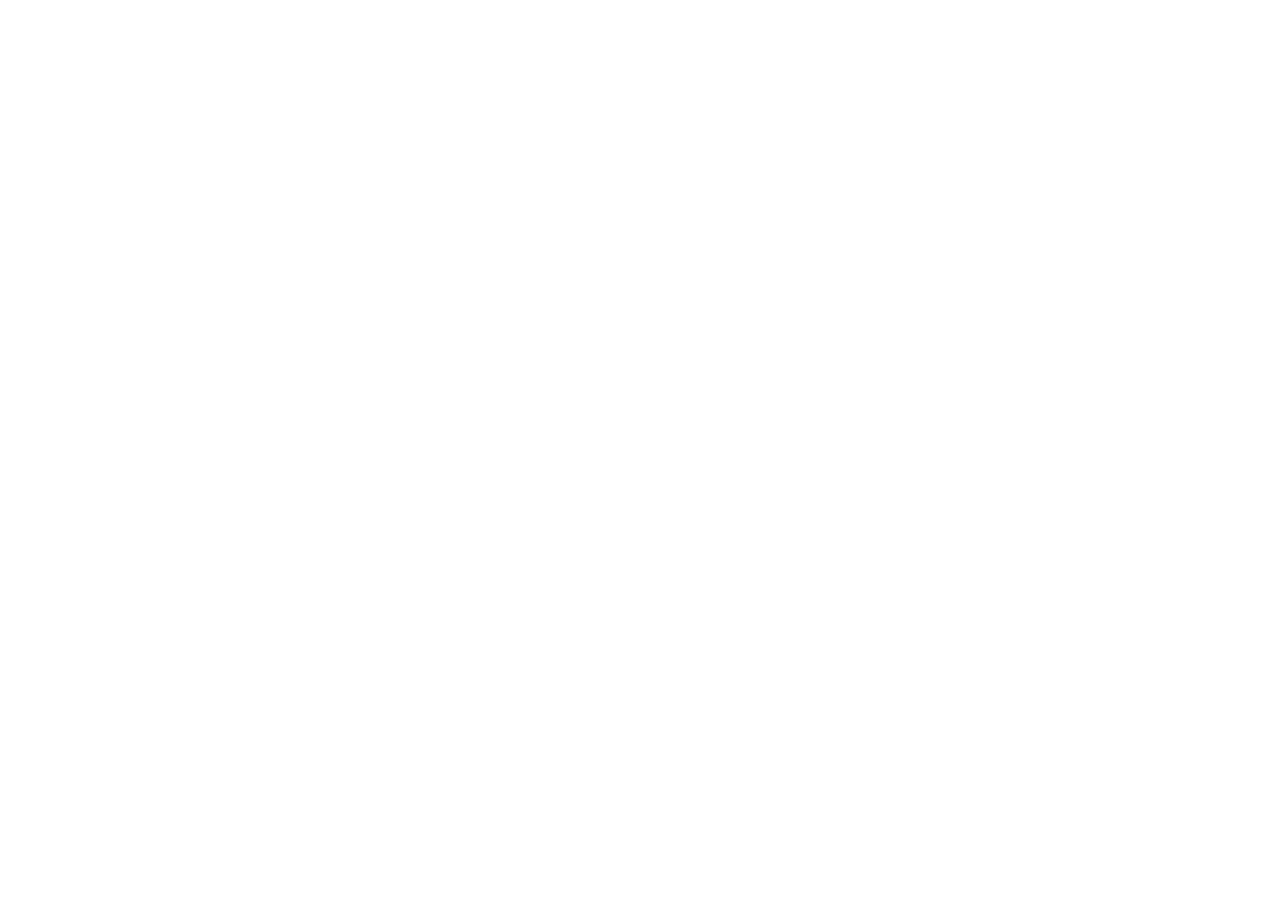
==== index.html @ 00e3411f "initial structures were created" ====
<!DOCTYPE html>
<html lang="en">
<head>
    <meta charset="UTF-8">
    <meta name="viewport" content="width=device-width, initial-scale=1.0">
    <title>Bootstrap</title>
    <!-- Bootstrap min css -->
    <link rel="stylesheet" href="./libs/bootstrap/bootstrap.min.css">
    <!-- font Inter -->
    <link rel="stylesheet" href="./font/Inter/font/stylesheet.css">
    <!-- Normalize css -->
    <link rel="stylesheet" href="./css/normalize.css">
    <!-- style -->
    <link rel="stylesheet" href="./css/style.css">
</head>
<body>
    
    <!-- wrapper -->
    <div class="wrapper">

        <!-- header -->
        <header></header>

        <!-- main -->
        <main></main>

        <!-- footer -->
        <footer></footer>

    </div>

</body>
</html>
---- font/Inter/font/stylesheet.css ----
@font-face {
    font-family: 'Inter';
    src: url('Inter-BoldItalic.eot');
    src: local('Inter Bold Italic'), local('Inter-BoldItalic'),
        url('Inter-BoldItalic.eot?#iefix') format('embedded-opentype'),
        url('Inter-BoldItalic.woff2') format('woff2'),
        url('Inter-BoldItalic.woff') format('woff'),
        url('Inter-BoldItalic.ttf') format('truetype');
    font-weight: bold;
    font-style: italic;
}

@font-face {
    font-family: 'Inter';
    src: url('Inter-MediumItalic.eot');
    src: local('Inter Medium Italic'), local('Inter-MediumItalic'),
        url('Inter-MediumItalic.eot?#iefix') format('embedded-opentype'),
        url('Inter-MediumItalic.woff2') format('woff2'),
        url('Inter-MediumItalic.woff') format('woff'),
        url('Inter-MediumItalic.ttf') format('truetype');
    font-weight: 500;
    font-style: italic;
}

@font-face {
    font-family: 'Inter';
    src: url('Inter-ThinItalicBETA.eot');
    src: local('Inter Thin Italic BETA'), local('Inter-ThinItalicBETA'),
        url('Inter-ThinItalicBETA.eot?#iefix') format('embedded-opentype'),
        url('Inter-ThinItalicBETA.woff2') format('woff2'),
        url('Inter-ThinItalicBETA.woff') format('woff'),
        url('Inter-ThinItalicBETA.ttf') format('truetype');
    font-weight: 100;
    font-style: italic;
}

@font-face {
    font-family: 'Inter';
    src: url('Inter-Regular.eot');
    src: local('Inter Regular'), local('Inter-Regular'),
        url('Inter-Regular.eot?#iefix') format('embedded-opentype'),
        url('Inter-Regular.woff2') format('woff2'),
        url('Inter-Regular.woff') format('woff'),
        url('Inter-Regular.ttf') format('truetype');
    font-weight: normal;
    font-style: normal;
}

@font-face {
    font-family: 'Inter';
    src: url('Inter-Black.eot');
    src: local('Inter Black'), local('Inter-Black'),
        url('Inter-Black.eot?#iefix') format('embedded-opentype'),
        url('Inter-Black.woff2') format('woff2'),
        url('Inter-Black.woff') format('woff'),
        url('Inter-Black.ttf') format('truetype');
    font-weight: 900;
    font-style: normal;
}

@font-face {
    font-family: 'Inter';
    src: url('Inter-BlackItalic.eot');
    src: local('Inter Black Italic'), local('Inter-BlackItalic'),
        url('Inter-BlackItalic.eot?#iefix') format('embedded-opentype'),
        url('Inter-BlackItalic.woff2') format('woff2'),
        url('Inter-BlackItalic.woff') format('woff'),
        url('Inter-BlackItalic.ttf') format('truetype');
    font-weight: 900;
    font-style: italic;
}

@font-face {
    font-family: 'Inter';
    src: url('Inter-LightBETA.eot');
    src: local('Inter Light BETA'), local('Inter-LightBETA'),
        url('Inter-LightBETA.eot?#iefix') format('embedded-opentype'),
        url('Inter-LightBETA.woff2') format('woff2'),
        url('Inter-LightBETA.woff') format('woff'),
        url('Inter-LightBETA.ttf') format('truetype');
    font-weight: 300;
    font-style: normal;
}

@font-face {
    font-family: 'Inter';
    src: url('Inter-SemiBold.eot');
    src: local('Inter Semi Bold'), local('Inter-SemiBold'),
        url('Inter-SemiBold.eot?#iefix') format('embedded-opentype'),
        url('Inter-SemiBold.woff2') format('woff2'),
        url('Inter-SemiBold.woff') format('woff'),
        url('Inter-SemiBold.ttf') format('truetype');
    font-weight: 600;
    font-style: normal;
}

@font-face {
    font-family: 'Inter';
    src: url('Inter-ExtraBoldItalic.eot');
    src: local('Inter Extra Bold Italic'), local('Inter-ExtraBoldItalic'),
        url('Inter-ExtraBoldItalic.eot?#iefix') format('embedded-opentype'),
        url('Inter-ExtraBoldItalic.woff2') format('woff2'),
        url('Inter-ExtraBoldItalic.woff') format('woff'),
        url('Inter-ExtraBoldItalic.ttf') format('truetype');
    font-weight: 800;
    font-style: italic;
}

@font-face {
    font-family: 'Inter';
    src: url('Inter-Bold.eot');
    src: local('Inter Bold'), local('Inter-Bold'),
        url('Inter-Bold.eot?#iefix') format('embedded-opentype'),
        url('Inter-Bold.woff2') format('woff2'),
        url('Inter-Bold.woff') format('woff'),
        url('Inter-Bold.ttf') format('truetype');
    font-weight: bold;
    font-style: normal;
}

@font-face {
    font-family: 'Inter';
    src: url('Inter-ExtraLightItalicBETA.eot');
    src: local('Inter Extra Light Italic BETA'), local('Inter-ExtraLightItalicBETA'),
        url('Inter-ExtraLightItalicBETA.eot?#iefix') format('embedded-opentype'),
        url('Inter-ExtraLightItalicBETA.woff2') format('woff2'),
        url('Inter-ExtraLightItalicBETA.woff') format('woff'),
        url('Inter-ExtraLightItalicBETA.ttf') format('truetype');
    font-weight: 200;
    font-style: italic;
}

@font-face {
    font-family: 'Inter';
    src: url('Inter-ExtraLightBETA.eot');
    src: local('Inter Extra Light BETA'), local('Inter-ExtraLightBETA'),
        url('Inter-ExtraLightBETA.eot?#iefix') format('embedded-opentype'),
        url('Inter-ExtraLightBETA.woff2') format('woff2'),
        url('Inter-ExtraLightBETA.woff') format('woff'),
        url('Inter-ExtraLightBETA.ttf') format('truetype');
    font-weight: 200;
    font-style: normal;
}

@font-face {
    font-family: 'Inter';
    src: url('Inter-ExtraBold.eot');
    src: local('Inter Extra Bold'), local('Inter-ExtraBold'),
        url('Inter-ExtraBold.eot?#iefix') format('embedded-opentype'),
        url('Inter-ExtraBold.woff2') format('woff2'),
        url('Inter-ExtraBold.woff') format('woff'),
        url('Inter-ExtraBold.ttf') format('truetype');
    font-weight: 800;
    font-style: normal;
}

@font-face {
    font-family: 'Inter';
    src: url('Inter-ThinBETA.eot');
    src: local('Inter Thin BETA'), local('Inter-ThinBETA'),
        url('Inter-ThinBETA.eot?#iefix') format('embedded-opentype'),
        url('Inter-ThinBETA.woff2') format('woff2'),
        url('Inter-ThinBETA.woff') format('woff'),
        url('Inter-ThinBETA.ttf') format('truetype');
    font-weight: 100;
    font-style: normal;
}

@font-face {
    font-family: 'Inter';
    src: url('Inter-LightItalicBETA.eot');
    src: local('Inter Light Italic BETA'), local('Inter-LightItalicBETA'),
        url('Inter-LightItalicBETA.eot?#iefix') format('embedded-opentype'),
        url('Inter-LightItalicBETA.woff2') format('woff2'),
        url('Inter-LightItalicBETA.woff') format('woff'),
        url('Inter-LightItalicBETA.ttf') format('truetype');
    font-weight: 300;
    font-style: italic;
}

@font-face {
    font-family: 'Inter';
    src: url('Inter-Italic.eot');
    src: local('Inter Italic'), local('Inter-Italic'),
        url('Inter-Italic.eot?#iefix') format('embedded-opentype'),
        url('Inter-Italic.woff2') format('woff2'),
        url('Inter-Italic.woff') format('woff'),
        url('Inter-Italic.ttf') format('truetype');
    font-weight: normal;
    font-style: italic;
}

@font-face {
    font-family: 'Inter';
    src: url('Inter-SemiBoldItalic.eot');
    src: local('Inter Semi Bold Italic'), local('Inter-SemiBoldItalic'),
        url('Inter-SemiBoldItalic.eot?#iefix') format('embedded-opentype'),
        url('Inter-SemiBoldItalic.woff2') format('woff2'),
        url('Inter-SemiBoldItalic.woff') format('woff'),
        url('Inter-SemiBoldItalic.ttf') format('truetype');
    font-weight: 600;
    font-style: italic;
}

@font-face {
    font-family: 'Inter';
    src: url('Inter-Medium.eot');
    src: local('Inter Medium'), local('Inter-Medium'),
        url('Inter-Medium.eot?#iefix') format('embedded-opentype'),
        url('Inter-Medium.woff2') format('woff2'),
        url('Inter-Medium.woff') format('woff'),
        url('Inter-Medium.ttf') format('truetype');
    font-weight: 500;
    font-style: normal;
}
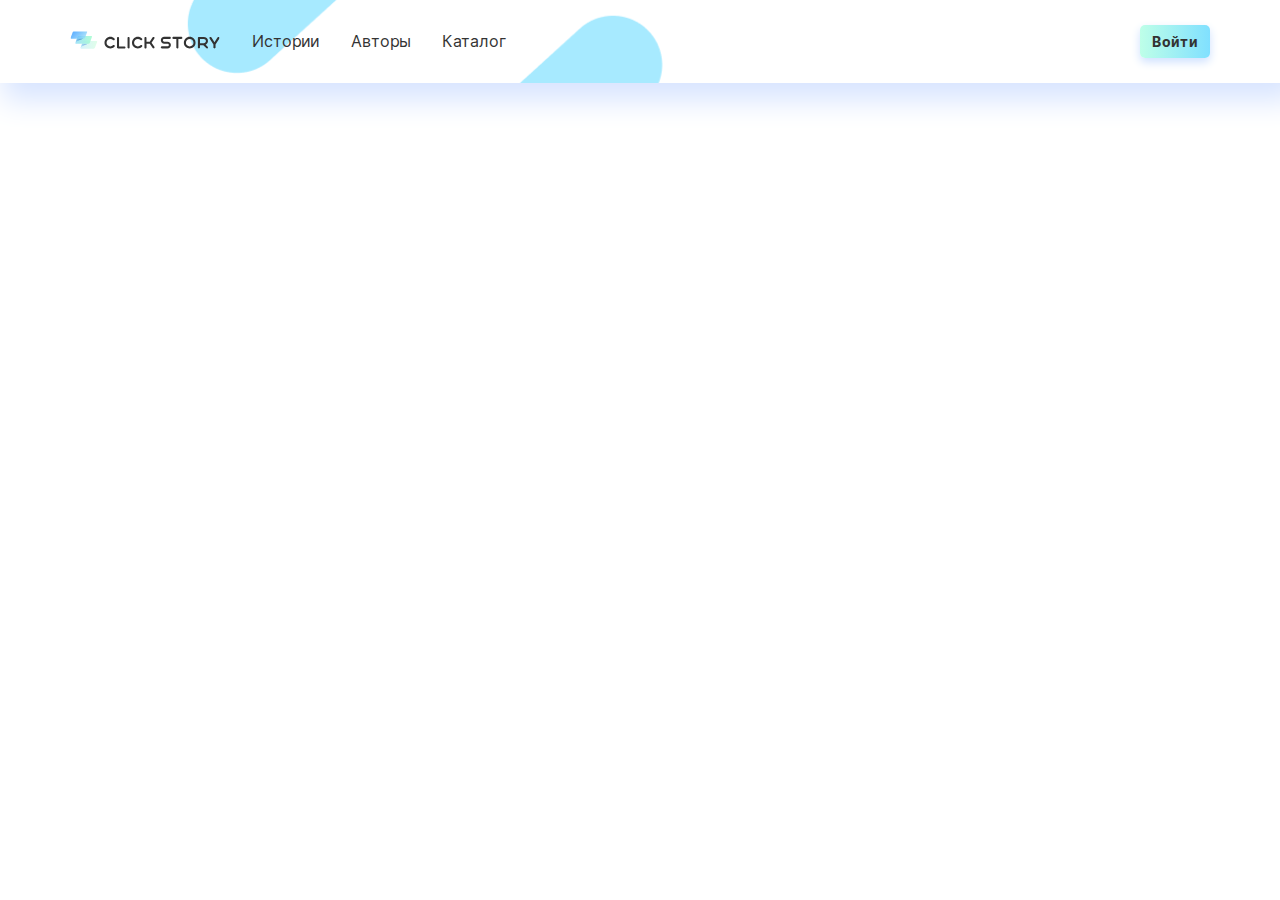
==== commit d3720448: "header end" ====
--- a/index.html
+++ b/index.html
@@ -19,7 +19,44 @@
     <div class="wrapper">
 
         <!-- header -->
-        <header></header>
+        <header>
+
+            <nav class="navbar navbar-expand-lg">
+                <div class="container">
+                  <a class="navbar-logo" href="#!">
+                    <img src="./images/brand-logo.svg" alt="Brand images">
+                  </a>
+                  <button class="navbar-toggler" type="button" data-bs-toggle="collapse" data-bs-target="#navbarSupportedContent" aria-controls="navbarSupportedContent" aria-expanded="false" aria-label="Toggle navigation">
+                    <span class="navbar-toggler-icon"></span>
+                  </button>
+                  <div class="collapse navbar-collapse" id="navbarSupportedContent">
+                    <ul class="navbar-nav me-auto mb-2 mb-lg-0">
+                      <li class="nav-item">
+                        <a class="nav-link " aria-current="page" href="#">Истории</a>
+                      </li>
+                      <li class="nav-item">
+                        <a class="nav-link" href="#">Авторы</a>
+                      </li>
+                      <li class="nav-item dropdown">
+                        <a class="nav-link" href="#">
+                            Каталог
+                        </a>
+                        <ul class="dropdown-menu">
+                          <li><a class="dropdown-item" href="#">Action</a></li>
+                          <li><a class="dropdown-item" href="#">Another action</a></li>
+                          <li><hr class="dropdown-divider"></li>
+                          <li><a class="dropdown-item" href="#">Something else here</a></li>
+                        </ul>
+                      </li>
+                    </ul>
+                    <form>
+                      <button class="btn" type="button">Войти</button>
+                    </form>
+                  </div>
+                </div>
+              </nav>
+
+        </header>
 
         <!-- main -->
         <main></main>
@@ -28,6 +65,7 @@
         <footer></footer>
 
     </div>
-
+<!-- bootsrtap bundle min js -->
+<script src="./libs/bootstrap/bootstrap.bundle.min.js"></script>
 </body>
 </html>--- a/css/style.css
+++ b/css/style.css
@@ -0,0 +1,67 @@
+/* Core style */
+
+:root {
+  --dark-grey: #333;
+}
+
+html {
+  scroll-behavior: smooth;
+}
+
+*,
+*::after,
+*::before {
+  box-sizing: inherit;
+}
+
+body {
+  font-family: "Inter", sans-serif;
+  font-weight: 400;
+}
+
+h1,
+h2,
+h3,
+h4,
+h5,
+h6,
+p,
+span {
+  padding: 0;
+  margin: 0;
+}
+
+.btn {
+  border-radius: 5px;
+  background: var(--gradient, linear-gradient(90deg, #beffe8 0%, #80e0ff 100%));
+  box-shadow: 0px 4px 10px 0px #cee0ff;
+  border: none;
+  color: var(--dark-grey);
+  font-size: 14px;
+  font-weight: 700;
+}
+
+/* header */
+
+.navbar {
+    box-shadow: 10px 10px 28px 7px #D7E4FF;
+    padding: 25px 0;
+    background: url(../images/header-bg.png), white;
+    background-repeat: no-repeat;
+    background-size: cover;
+}
+
+.navbar-expand-lg .navbar-nav .nav-link {
+  padding: 0 0 0 32px;
+  color: var(--dark-grey);
+  font-size: 16px;
+  line-height: 140%;
+}
+
+
+
+@media (min-width: 1440px) {
+  .container {
+    max-width: 1170px;
+  }
+}
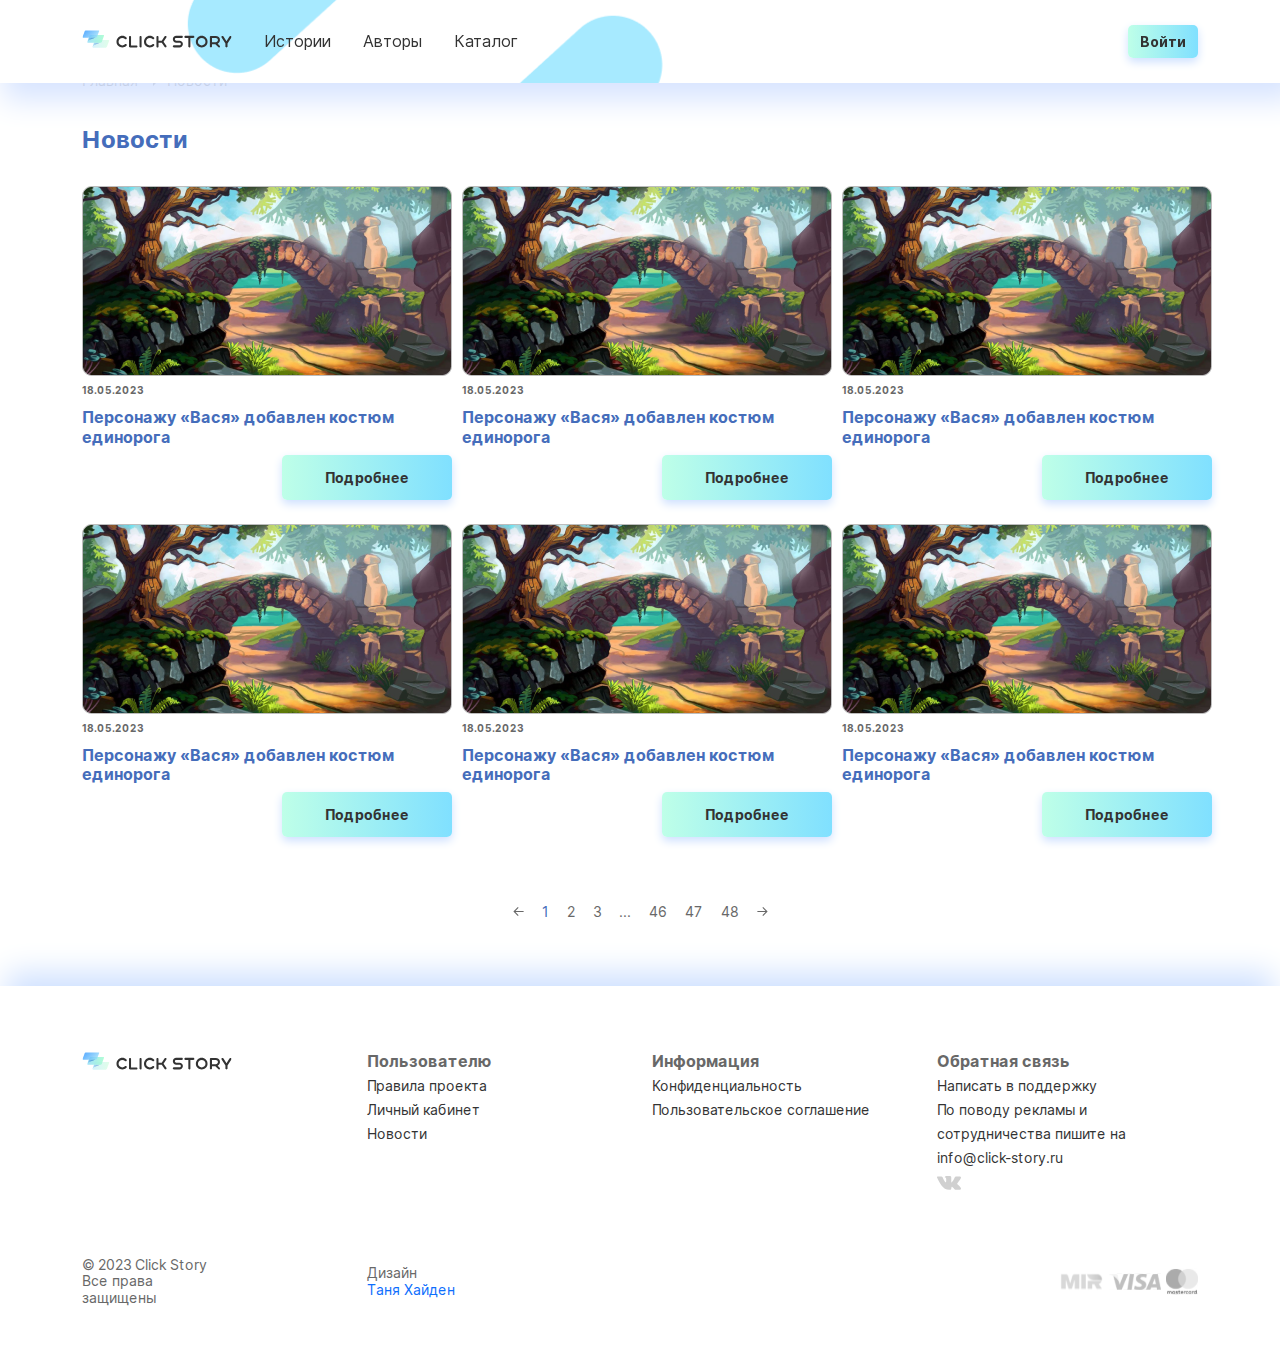
==== commit 9d18fe52: "the news section of the site has ended" ====
--- a/index.html
+++ b/index.html
@@ -21,7 +21,7 @@
         <!-- header -->
         <header>
 
-            <nav class="navbar navbar-expand-lg">
+            <nav class="navbar navbar-expand-lg position-fixed top-0 start-0">
                 <div class="container">
                   <a class="navbar-logo" href="#!">
                     <img src="./images/brand-logo.svg" alt="Brand images">
@@ -54,15 +54,178 @@
                     </form>
                   </div>
                 </div>
-              </nav>
+            </nav>
 
         </header>
 
         <!-- main -->
-        <main></main>
+        <main>
+          <section class="nav-section">
+            <div class="container">
+              <ul class="nav-menu d-flex">
+                <li class="nav-item">
+                  <a href="#!" class="nav-link">Главная</a>
+                  <img src="./images/arrow-drob.svg" alt="Arrow drob">
+                </li>
+                <li class="nav-item">
+                  <a href="#!" class="nav-link">Новости</a>
+                </li>
+              </ul>
+            </div>
+          </section>
+
+          <section class="news">
+            <div class="container">
+              <h1 class="news__title">Новости</h1>
+              <div class="row">
+                <div class="col-4">
+                  <img src="./images/card-news-1.png" alt="Card news images">
+                  <div class="news__card_content">
+                    <div class="date">
+                      <span>18.05.2023</span>
+                    </div>
+                    <h1 class="news__card_title">Персонажу «Вася» добавлен костюм единорога</h1>
+                    <div class="news__btn d-flex justify-content-end">
+                      <button class="btn align-bottom">Подробнее</button>
+                    </div>
+                  </div>
+                </div>
+                <div class="col-4">
+                  <img src="./images/card-news-1.png" alt="Card news images">
+                  <div class="news__card_content">
+                    <div class="date">
+                      <span>18.05.2023</span>
+                    </div>
+                    <h1 class="news__card_title">Персонажу «Вася» добавлен костюм единорога</h1>
+                    <div class="news__btn d-flex justify-content-end">
+                      <button class="btn align-bottom">Подробнее</button>
+                    </div>
+                  </div>
+                </div>
+                <div class="col-4">
+                  <img src="./images/card-news-1.png" alt="Card news images">
+                  <div class="news__card_content">
+                    <div class="date">
+                      <span>18.05.2023</span>
+                    </div>
+                    <h1 class="news__card_title">Персонажу «Вася» добавлен костюм единорога</h1>
+                    <div class="news__btn d-flex justify-content-end">
+                      <button class="btn align-bottom">Подробнее</button>
+                    </div>
+                  </div>
+                </div>
+              </div>
+              <div class="row mt-4 mb">
+                <div class="col-4">
+                  <img src="./images/card-news-1.png" alt="Card news images">
+                  <div class="news__card_content">
+                    <div class="date">
+                      <span>18.05.2023</span>
+                    </div>
+                    <h1 class="news__card_title">Персонажу «Вася» добавлен костюм единорога</h1>
+                    <div class="news__btn d-flex justify-content-end">
+                      <button class="btn align-bottom">Подробнее</button>
+                    </div>
+                  </div>
+                </div>
+                <div class="col-4">
+                  <img src="./images/card-news-1.png" alt="Card news images">
+                  <div class="news__card_content">
+                    <div class="date">
+                      <span>18.05.2023</span>
+                    </div>
+                    <h1 class="news__card_title">Персонажу «Вася» добавлен костюм единорога</h1>
+                    <div class="news__btn d-flex justify-content-end">
+                      <button class="btn align-bottom">Подробнее</button>
+                    </div>
+                  </div>
+                </div>
+                <div class="col-4">
+                  <img src="./images/card-news-1.png" alt="Card news images">
+                  <div class="news__card_content">
+                    <div class="date">
+                      <span>18.05.2023</span>
+                    </div>
+                    <h1 class="news__card_title">Персонажу «Вася» добавлен костюм единорога</h1>
+                    <div class="news__btn d-flex justify-content-end">
+                      <button class="btn align-bottom">Подробнее</button>
+                    </div>
+                  </div>
+                </div>
+              </div>
+              <div class="row">
+                <div class="col-12">
+                  <div class="news__pages_number d-flex justify-content-center">
+                    <img class="prev" src="./images/← prev.svg" alt="Prev">
+                    <span class="active">1</span>
+                    <span>2</span>
+                    <span>3</span>
+                    <span>...</span>
+                    <span>46</span>
+                    <span>47</span>
+                    <span>48</span>
+                    <img class="next" src="./images/← prev.svg" alt="next">
+                  </div>
+                </div>
+              </div>
+            </div>
+          </section>
+        </main>
 
         <!-- footer -->
-        <footer></footer>
+        <footer>
+          <div class="container">
+            <div class="row footer__top">
+              <div class="col-3">
+                <a href="#!">
+                  <img src="./images/brand-logo.svg" alt="Brand logo">
+                </a>
+              </div>
+              <div class="col-3 user">
+                <h1 class="user__title">Пользователю</h1>
+                <ul class="user__menu">
+                  <li class="user__item"><a href="#!" class="user__link">Правила проекта</a></li>
+                  <li class="user__item"><a href="#!" class="user__link">Личный кабинет</a></li>
+                  <li class="user__item"><a href="#!" class="user__link">Новости</a></li>
+                </ul>
+              </div>
+              <div class="col-3 user">
+                <h1 class="user__title">Информация</h1>
+                <ul class="user__menu">
+                  <li class="user__item"><a href="#!" class="user__link">Конфиденциальность</a></li>
+                  <li class="user__item"><a href="#!" class="user__link">Пользовательское соглашение</a></li>
+                </ul>
+              </div>
+              <div class="col-3 user">
+                <h1 class="user__title">Обратная связь</h1>
+                <ul class="user__menu">
+                  <li class="user__item"><a href="#!" class="user__link">Написать в поддержку</a></li>
+                  <li class="user__item"><a href="#!" class="user__link"> По поводу рекламы и сотрудничества пишите на info@click-story.ru</a></li>
+                  <li class="user__item"><a href="#!" class="user__link">
+                    <img src="./images/wk.svg" alt="Wcontact">
+                  </a></li>
+                </ul>
+              </div>
+            </div>
+            <div class="row footer__bottom d-flex align-items-center">
+              <div class="col-3">
+                <p>© 2023 Click Story
+                  Все права защищены</p>
+              </div>
+              <div class="col-3">
+                <p class="author">Дизайн <br>
+                  <a href="#!">Таня Хайден</a></p>
+              </div>
+              <div class="col footer__pay d-flex justify-content-end ">
+                <div class="pay-box">
+                  <img src="./images/pay-mir.svg" alt="Mir pay">
+                <img src="./images/pay-visa.svg" alt="Visa pay">
+                <img src="./images/pay-mastercard.svg" alt="MasterCard pay">
+                </div>
+              </div>
+            </div>
+          </div>
+        </footer>
 
     </div>
 <!-- bootsrtap bundle min js -->
--- a/css/style.css
+++ b/css/style.css
@@ -2,34 +2,92 @@
 
 :root {
   --dark-grey: #333;
-}
-
-html {
-  scroll-behavior: smooth;
-}
-
-*,
-*::after,
-*::before {
-  box-sizing: inherit;
-}
-
+  --grey: #686868;
+  --blue: #456DBB;
+}
 body {
-  font-family: "Inter", sans-serif;
+  margin: 0;
+  padding: 0;
+  width: 100%;
+  font-family: 'Inter', sans-serif;
   font-weight: 400;
-}
-
-h1,
-h2,
-h3,
-h4,
-h5,
-h6,
-p,
-span {
+ }
+ 
+ /* width */
+ ::-webkit-scrollbar {
+  width: 13px;
+ }
+ 
+ /* Track */
+ ::-webkit-scrollbar-track {
+  background: #FFFFFF;
+  border-radius: 7px;
+ }
+ 
+ /* Handle */
+ ::-webkit-scrollbar-thumb {
+  background: linear-gradient(90deg, #BEFFE8 0%, #80E0FF 100%);
+  border-radius: 7px;
+ }
+ 
+ /* Handle on hover */
+ ::-webkit-scrollbar-thumb:hover {
+  background: linear-gradient(90deg, #80E0FF 0%, #BEFFE8 100%);
+ }
+ 
+ a,
+ p,
+ h1,
+ h2,
+ h3,
+ h4,
+ h5,
+ h6 {
+  margin: 0;
+  text-decoration: none;
+  line-height: 1.2;
+ }
+ 
+ ul,
+ ol {
   padding: 0;
   margin: 0;
-}
+ }
+
+ textarea:focus,
+ select:focus {
+  outline: none !important;
+  -webkit-appearance: none;
+  box-shadow: none !important;
+ }
+ 
+ button {
+  border: none;
+  background: none;
+ }
+ 
+ input:focus {
+  outline: none !important;
+ }
+ 
+ a:active,
+ a:focus {
+  outline: 0;
+  outline: none !important;
+  border: none;
+  -moz-outline-style: none;
+ }
+ 
+ .navbar-toggler:focus {
+  box-shadow: none !important;
+ }
+ 
+ .wrapper {
+  overflow: hidden;
+  display: flex;
+  flex-direction: column;
+  justify-content: space-between;
+ }
 
 .btn {
   border-radius: 5px;
@@ -49,6 +107,7 @@
     background: url(../images/header-bg.png), white;
     background-repeat: no-repeat;
     background-size: cover;
+    width: 100%;
 }
 
 .navbar-expand-lg .navbar-nav .nav-link {
@@ -56,6 +115,134 @@
   color: var(--dark-grey);
   font-size: 16px;
   line-height: 140%;
+}
+
+/* main */
+main .container {
+  margin-top: 68px;
+}
+
+main .nav-menu {
+  padding: 0;
+  margin: 0;
+}
+
+main .nav-item {
+  list-style: none;
+}
+
+main .nav-item a {
+  display: inline-block;
+  color: var(--grey);
+  font-size: 14px;
+}
+
+main .nav-item img {
+  cursor: pointer;
+}
+
+/* main news section */
+.news .container {
+  margin-top: 0;
+}
+.news__title {
+  margin: 32px 0;
+  color: var(--blue);
+  font-size: 24px;
+  font-weight: 700;
+  line-height: 120%;
+}
+
+.news .date span {
+  color: var(--grey);
+  font-size: 10px;
+  font-weight: 700;
+}
+
+.news .news__card_title {
+  /* overflow: hidden; */
+  color: var(--blue);
+  /* text-overflow: ellipsis; */
+  white-space: wrap;
+  font-size: 16px;
+  font-weight: 700;
+  margin-top: 8px;
+  margin-bottom: 8px;
+  width: 370px;
+}
+
+.news .news__btn {
+  width: 370px;
+}
+
+.news .btn {
+  width: 170px;
+  padding: 12px;
+  color: var(--dark-grey);
+  font-size: 14px;
+  font-weight: 700;
+}
+
+.news .mb {
+  margin-bottom: 64px ;
+}
+
+.news .next {
+  transform: rotate(180deg);
+  padding-right: 18px;
+}
+
+.news .news__pages_number span {
+  padding-left: 18px;
+}
+
+.news .news__pages_number span {
+  color: var(--grey);
+  font-size: 14px;
+}
+
+.news .news__pages_number .active {
+  color: var(--blue);
+}
+
+/* footer */
+footer {
+  box-shadow:0px -20px 29px -7px #cee0ff;
+  margin-top: 64px;
+}
+
+footer .container {
+  padding-top: 64px;
+  padding-bottom: 64px;
+}
+
+
+footer .footer__top {
+  /* margin-top: 64px; */
+  margin-bottom: 64px;
+}
+
+.footer__top .user__title {
+  color: var(--grey);
+  font-size: 16px;
+  font-weight: 700;
+  line-height: 140%;
+}
+
+.footer__top .user__item {
+  list-style: none;
+}
+
+.footer__top .user__link {
+  color: var(--dark-grey);
+  font-size: 14px;
+}
+
+.footer__bottom p {
+  color: var(--grey);
+  font-size: 14px;
+  width: 148px;
+
 }
 
 
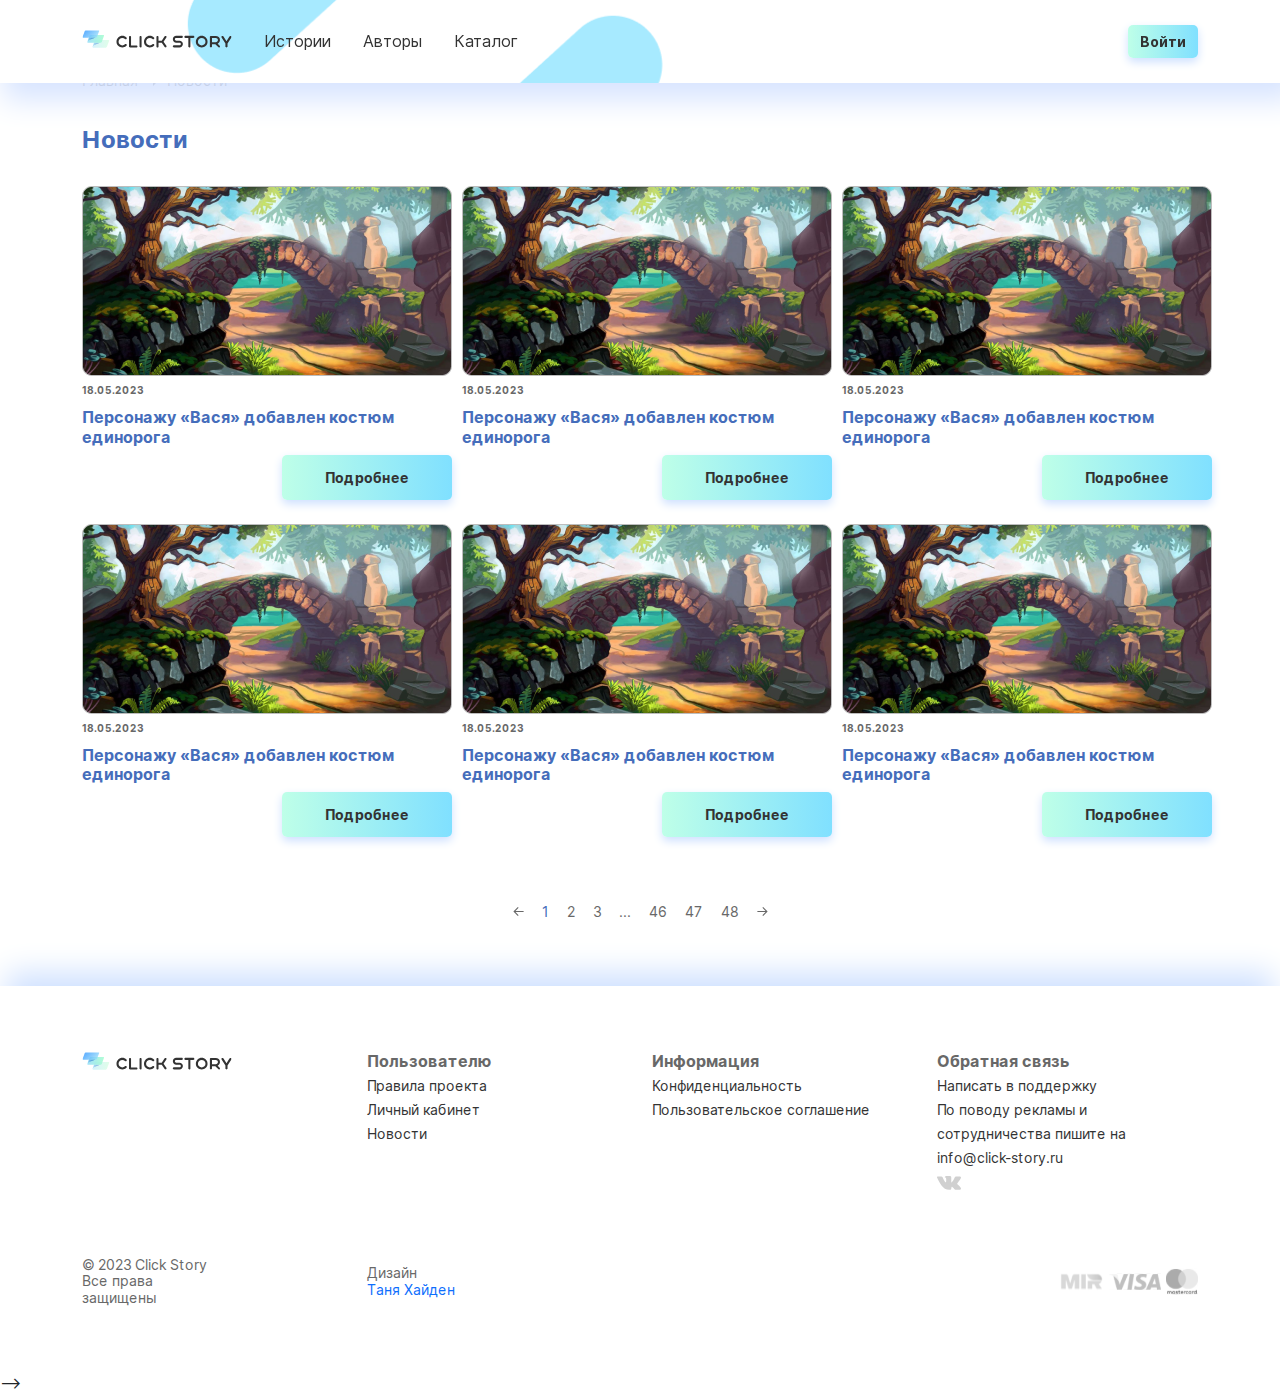
==== commit 7f5b76c9: "loginmodal end part 1" ====
--- a/index.html
+++ b/index.html
@@ -50,10 +50,69 @@
                       </li>
                     </ul>
                     <form>
-                      <button class="btn" type="button">Войти</button>
+                      <button type="button" class="btn btn-primary" data-toggle="modal" data-target="#exampleModal">
+                        Войти
+                      </button>
                     </form>
                   </div>
-                </div>
+                  <!-- login -->
+                  <div class="modal fade" id="exampleModal" tabindex="-1" role="dialog" aria-labelledby="exampleModalLabel" aria-hidden="true">
+                    <div class="modal-dialog modal-dialog-centered" role="document">
+                      <div class="modal-content">       
+                        <div class="modal-body">
+                          <button type="button" class="close" data-dismiss="modal" aria-label="Close">
+                            <span aria-hidden="true" style="color: #456DBB;">&times;</span>
+                          </button>
+                          <section class="login d-flex align-items-center justify-content-center">
+                            <div class="container d-flex align-items-center justify-content-center ">
+                                <form>
+                                    <h2 class="form__title text-center">Авторизация</h2>
+                                    <div class="form-group">
+                                      <label for="exampleInputEmail1">E-mail</label>
+                                      <input type="email" class="form-control" id="exampleInputEmail1" aria-describedby="emailHelp" placeholder="Enter email">
+                                    </div>
+                                    <div class="form-group">
+                                      <label for="exampleInputPassword1">Пароль</label>
+                                      <input type="password" class="form-control" id="exampleInputPassword1" placeholder="Password">
+                                    </div>
+                                    <button type="submit" class="btn btn-primary">Войти</button> <br>
+
+                                    <div class="resetPassword d-flex justify-content-center align-items-center">
+                                      <a href="#!" class="reset-password text-center" data-toggle="modal" data-target="#resetPasswordModal">Забыли пароль?</a>
+                                      <div class="modal fade" id="resetPasswordModal" tabindex="-1" role="dialog" aria-labelledby="exampleModalLabel" aria-hidden="true">
+                                        <div class="modal-dialog modal-dialog-centered" role="document">
+                                          <div class="modal-content">       
+                                            <div class="modal-body">
+                                              <button type="button" class="close" data-dismiss="modal" aria-label="Close">
+                                                <span aria-hidden="true" style="color: #456DBB;">&times;</span>
+                                              </button>
+                                              <section class="login d-flex align-items-center justify-content-center">
+                                                <div class="container d-flex align-items-center justify-content-center">
+                                                  <h2 class="reset__password_title form__title">Забыли пароль?</h2>
+                                                  <div class="form-group">
+                                                    <label for="exampleInputEmail1">Укажите ваш e-mail</label>
+                                                    <input type="email" class="form-control" id="exampleInputEmail1" aria-describedby="emailHelp" placeholder="Enter email">
+                                                  </div>
+                                                  <button type="submit" class="btn btn-primary">Выслать код на смену пароля</button>
+                                                  <a href="#!" class="phone_number">Войти по номеру телефона</a>
+                                                </div>
+                                            </section> 
+                                            </div>
+                                          </div>
+                                        </div>
+                                      </div>
+                                    </div>
+
+                                    <p class="or">Ещё нет аккаунта?</p>
+                                    <button type="submit" class="btn btn-primary">Зарегистрироваться</button>
+                                </form>
+                            </div>
+                          </section> 
+                        </div>
+                      </div>
+                    </div>
+                  </div>
+                  <!-- login -->
             </nav>
 
         </header>
@@ -228,7 +287,12 @@
         </footer>
 
     </div>
+    <script src="https://code.jquery.com/jquery-3.3.1.slim.min.js" integrity="sha384-q8i/X+965DzO0rT7abK41JStQIAqVgRVzpbzo5smXKp4YfRvH+8abtTE1Pi6jizo" crossorigin="anonymous"></script>
+<script src="https://cdn.jsdelivr.net/npm/popper.js@1.14.7/dist/umd/popper.min.js" integrity="sha384-UO2eT0CpHqdSJQ6hJty5KVphtPhzWj9WO1clHTMGa3JDZwrnQq4sF86dIHNDz0W1" crossorigin="anonymous"></script>
+<script src="https://cdn.jsdelivr.net/npm/bootstrap@4.3.1/dist/js/bootstrap.min.js" integrity="sha384-JjSmVgyd0p3pXB1rRibZUAYoIIy6OrQ6VrjIEaFf/nJGzIxFDsf4x0xIM+B07jRM" crossorigin="anonymous"></script>
+    <!-- <script src="https://code.jquery.com/jquery-3.5.1.slim.min.js"></script>
+    <script src="https://cdn.jsdelivr.net/npm/@popperjs/core@2.9.3/dist/umd/popper.min.js"></script>
 <!-- bootsrtap bundle min js -->
-<script src="./libs/bootstrap/bootstrap.bundle.min.js"></script>
+<script src="./libs/bootstrap/bootstrap.bundle.min.js"></script> -->
 </body>
 </html>--- a/css/style.css
+++ b/css/style.css
@@ -4,6 +4,7 @@
   --dark-grey: #333;
   --grey: #686868;
   --blue: #456DBB;
+  --white: #FFF;
 }
 body {
   margin: 0;
@@ -245,6 +246,100 @@
 
 }
 
+/* login */
+.login {
+  height: 100vh;
+}
+
+.login .container {
+  margin: 0;
+  padding: 0;
+}
+.login form {
+  width: 434px;
+  display: inline;
+  flex-direction: column;
+  padding: 32px;
+  border-radius: 5px;
+  background: var(--white);
+  box-shadow: 0px 4px 10px 0px #CEE0FF;
+}
+
+.login .form__title {
+  margin-bottom: 32px;
+  color: var(--blue, #456DBB);
+  font-size: 20px;
+  font-weight: 700;
+}
+
+.login .reset-password {
+ margin: 32px 0;
+ display: inline-block;
+}
+
+.login label {
+  color: var(--dark-grey, #333);
+  font-size: 16px;
+  font-weight: 400;
+  line-height: 140%;
+}
+
+.login input {
+  padding: 16px;
+  margin-top: 16px;
+  margin-bottom: 24px;
+}
+
+.login button[type="submit"] {
+  width: 100%;
+  padding: 12px 18px;
+}
+
+.login .or {
+  text-align: center;
+  margin-bottom: 24px;
+}
+
+.modal-content {
+  width: 0;
+}
+
+.modal-body {
+  width: 434px;
+  display: inline-flex;
+  flex-direction: column;
+  border-radius: 5px;
+  background: var(--white);
+  padding: 0;
+  width: 434px;
+  height: 564px;
+}
+
+.close {
+  position: absolute;
+  right: 0;
+  padding-right:10px;
+  font-size: 30px;
+  /* width: 20px; */
+}
+
+.modal-backdrop {
+  background-color: rgba(0, 0, 0, 0.5); /* Orqa fon rangi */
+  z-index: -1; /* Modalning ustiga chiqqan */
+}
+
+.reset__password_title {
+  text-align: center;
+}
+
+.phone_number {
+  margin-top: 32px;
+  text-align: center;
+}
+
+.resetPassword .modal-body {
+  height: 337px;
+}
 
 
 @media (min-width: 1440px) {
